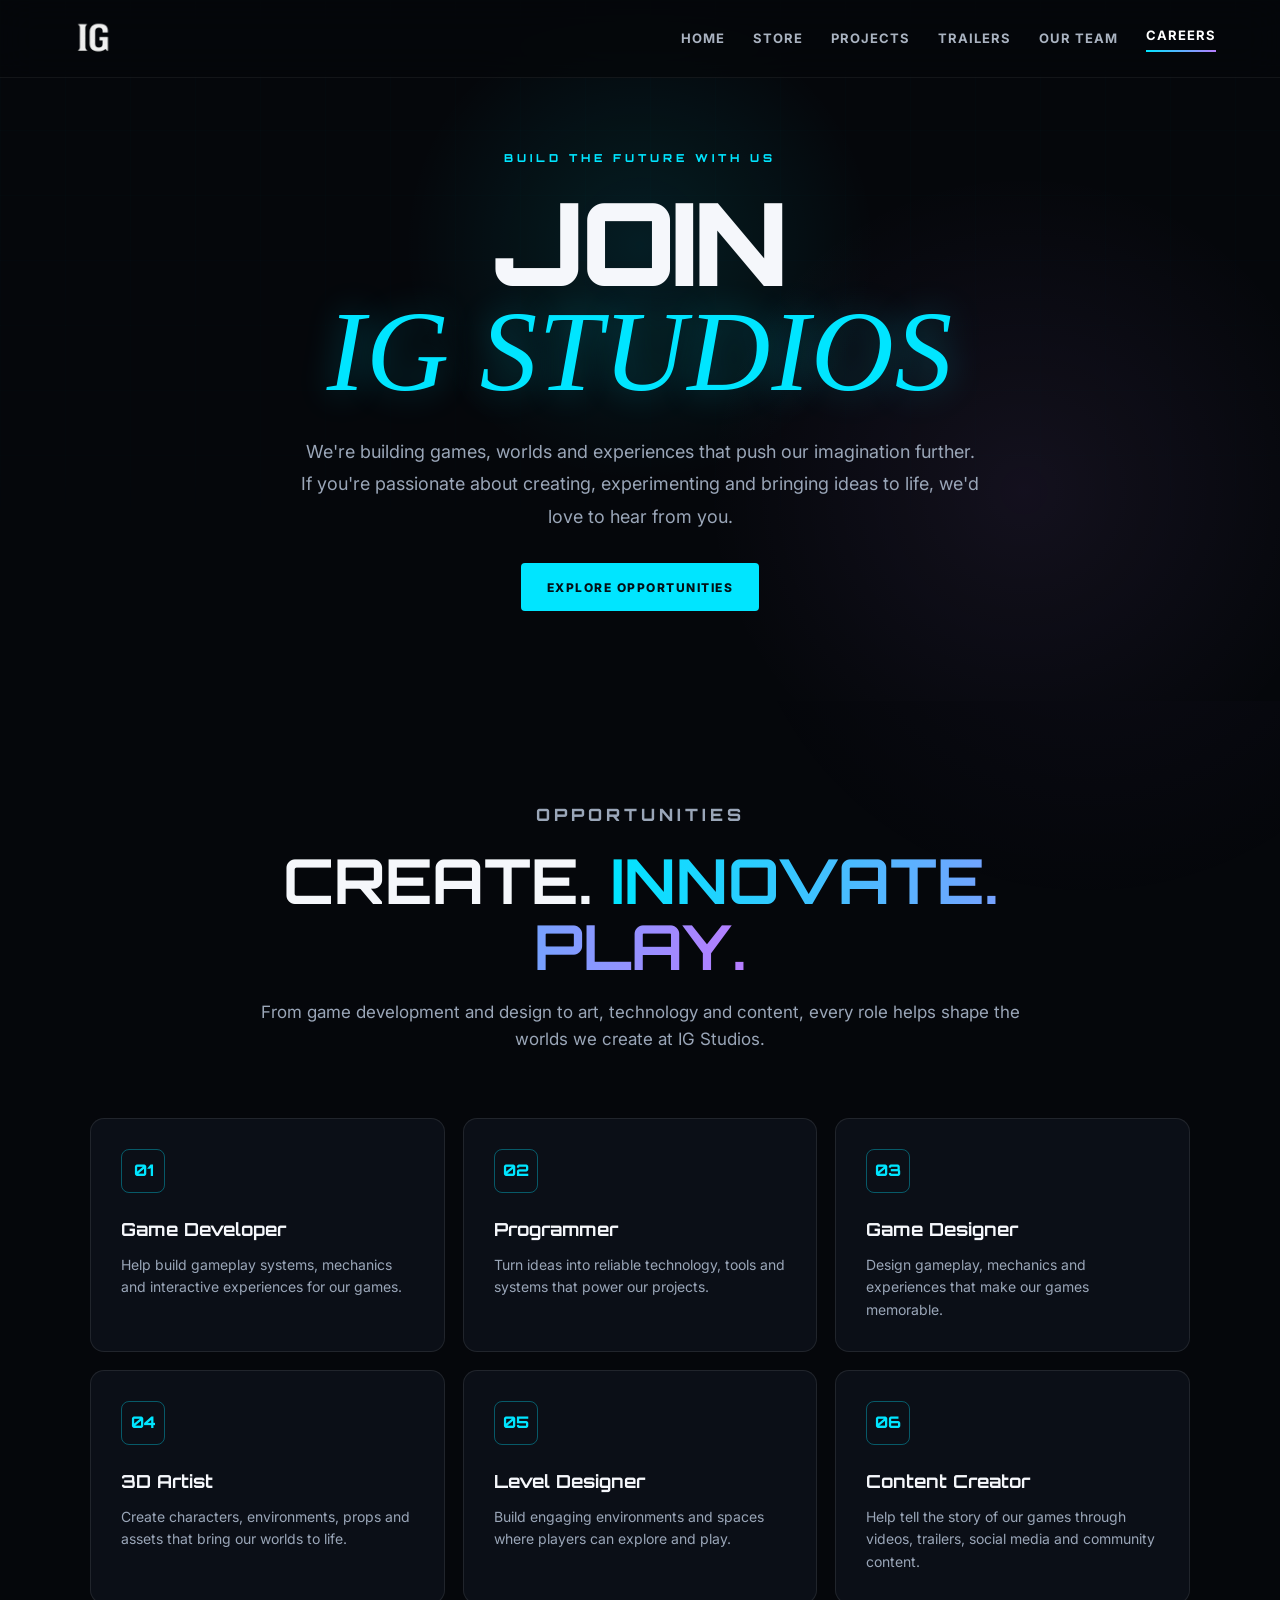
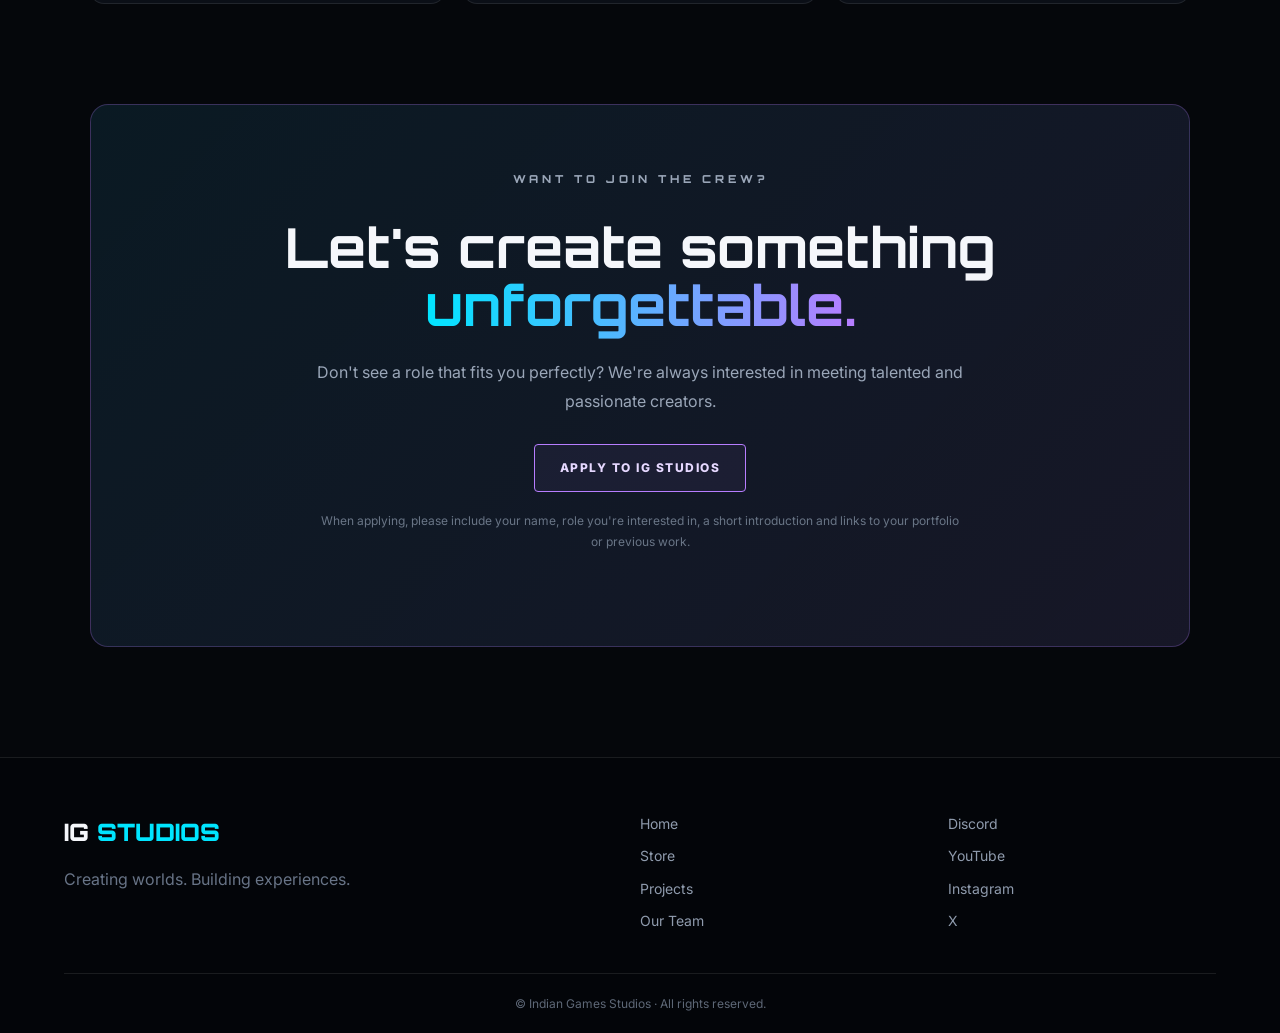
==== careers.html @ a75fc65f "Create careers.html with job listings and application info Added a new careers page with sections fo" ====
<!doctype html>
<html lang="en">
<head>
<meta charset="utf-8">
<meta name="viewport" content="width=device-width,initial-scale=1">
<title>Careers — IG Studios</title>
<meta name="description" content="Join IG Studios and help us create unforgettable games and interactive experiences.">
<link rel="icon" type="image/png" href="IG%20Studios%20new%20logo-fotor-bg-remover-20251111233028.png">
<link rel="stylesheet" href="styles.css">
<style>
.careers-hero{min-height:72vh;padding:150px 25px 90px;display:grid;place-items:center;text-align:center;position:relative;overflow:hidden;background:radial-gradient(circle at 50% 35%,rgba(0,229,255,.1),transparent 30%),radial-gradient(circle at 80% 70%,rgba(183,125,255,.08),transparent 28%),#05070b}
.careers-hero:before{content:"";position:absolute;inset:0;opacity:.18;background-image:linear-gradient(rgba(0,229,255,.08) 1px,transparent 1px),linear-gradient(90deg,rgba(0,229,255,.08) 1px,transparent 1px);background-size:65px 65px;mask-image:linear-gradient(to bottom,black,transparent)}
.careers-hero-content{max-width:900px;position:relative;z-index:2}
.careers-hero h1{font-family:Orbitron,sans-serif;font-size:clamp(52px,9vw,115px);line-height:.95;letter-spacing:-4px;margin:0;font-weight:900}
.careers-hero h1 span{display:block;color:var(--cyan);font-family:Georgia,serif;font-style:italic;font-weight:400;letter-spacing:1px;text-shadow:0 0 35px rgba(0,229,255,.3)}
.careers-hero p:not(.eyebrow){max-width:680px;margin:30px auto;color:var(--muted);font-size:18px;line-height:1.8}
.careers-section{padding:100px 25px}.careers-inner{max-width:1100px;margin:auto}.careers-intro{max-width:760px;margin:0 auto 65px;text-align:center}.careers-intro h2{margin-bottom:20px}.careers-intro p{color:var(--muted);font-size:17px}
.roles-grid{display:grid;grid-template-columns:repeat(3,1fr);gap:18px}.role-card{padding:30px;background:var(--surface);border:1px solid var(--line);border-radius:14px;transition:.3s var(--ease)}.role-card:hover{transform:translateY(-7px);border-color:rgba(0,229,255,.35);box-shadow:0 18px 45px rgba(0,0,0,.25)}
.role-icon{width:44px;height:44px;display:grid;place-items:center;border:1px solid rgba(0,229,255,.35);border-radius:8px;color:var(--cyan);font-family:Orbitron,sans-serif;font-weight:800;margin-bottom:22px}.role-card h3{margin:0 0 10px;font-size:18px}.role-card p{color:var(--muted);font-size:14px;margin:0}
.apply-section{padding:0 25px 110px}.apply-box{max-width:1100px;margin:auto;padding:65px;border-radius:18px;border:1px solid rgba(183,125,255,.25);background:linear-gradient(135deg,rgba(0,229,255,.05),rgba(183,125,255,.07)),var(--surface);text-align:center}.apply-box h2{font-size:clamp(32px,5vw,55px)}.apply-box p{max-width:650px;margin:0 auto 28px;color:var(--muted);line-height:1.8}.apply-note{margin-top:18px!important;font-size:12px;color:#697586!important}
@media(max-width:900px){.roles-grid{grid-template-columns:1fr 1fr}}@media(max-width:600px){.careers-section{padding:75px 18px}.apply-section{padding:0 18px 80px}.apply-box{padding:40px 25px}.roles-grid{grid-template-columns:1fr}}
</style>
</head>
<body class="page-careers">
<header class="site-header">
<a class="brand" href="index.html"><img src="IG%20Studios%20new%20logo-fotor-bg-remover-20251111233028.png" alt="IG Studios Logo"></a>
<button class="nav-toggle" aria-label="Open menu" aria-expanded="false">☰</button>
<nav class="nav">
<a href="index.html">Home</a><a href="store.html">Store</a><a href="projects.html">Projects</a><a href="trailers.html">Trailers</a><a href="Team.html">Our Team</a><a class="active" href="careers.html">Careers</a>
</nav>
</header>
<main>
<section class="careers-hero">
<div class="careers-hero-content reveal">
<p class="eyebrow cyan">BUILD THE FUTURE WITH US</p>
<h1>JOIN <span>IG STUDIOS</span></h1>
<p>We're building games, worlds and experiences that push our imagination further. If you're passionate about creating, experimenting and bringing ideas to life, we'd love to hear from you.</p>
<a class="btn primary" href="#open-roles">Explore Opportunities</a>
</div>
</section>
<section class="careers-section" id="open-roles">
<div class="careers-inner">
<div class="careers-intro reveal">
<p class="eyebrow purple">OPPORTUNITIES</p>
<h2>CREATE. <span class="gradient-text">INNOVATE. PLAY.</span></h2>
<p>From game development and design to art, technology and content, every role helps shape the worlds we create at IG Studios.</p>
</div>
<div class="roles-grid">
<article class="role-card reveal"><div class="role-icon">01</div><h3>Game Developer</h3><p>Help build gameplay systems, mechanics and interactive experiences for our games.</p></article>
<article class="role-card reveal delay-1"><div class="role-icon">02</div><h3>Programmer</h3><p>Turn ideas into reliable technology, tools and systems that power our projects.</p></article>
<article class="role-card reveal delay-2"><div class="role-icon">03</div><h3>Game Designer</h3><p>Design gameplay, mechanics and experiences that make our games memorable.</p></article>
<article class="role-card reveal"><div class="role-icon">04</div><h3>3D Artist</h3><p>Create characters, environments, props and assets that bring our worlds to life.</p></article>
<article class="role-card reveal delay-1"><div class="role-icon">05</div><h3>Level Designer</h3><p>Build engaging environments and spaces where players can explore and play.</p></article>
<article class="role-card reveal delay-2"><div class="role-icon">06</div><h3>Content Creator</h3><p>Help tell the story of our games through videos, trailers, social media and community content.</p></article>
</div>
</div>
</section>
<section class="apply-section">
<div class="apply-box reveal">
<p class="eyebrow cyan">WANT TO JOIN THE CREW?</p>
<h2>Let's create something <span class="gradient-text">unforgettable.</span></h2>
<p>Don't see a role that fits you perfectly? We're always interested in meeting talented and passionate creators.</p>
<a class="btn secondary" href="mailto:igstudiosofficial1@gmail.com?subject=IG%20Studios%20Career%20Application">Apply to IG Studios</a>
<p class="apply-note">When applying, please include your name, role you're interested in, a short introduction and links to your portfolio or previous work.</p>
</div>
</section>
</main>
<footer class="footer">
<div class="footer-top">
<div><div class="footer-brand">IG <span>STUDIOS</span></div><p>Creating worlds. Building experiences.</p></div>
<div class="footer-links"><a href="index.html">Home</a><a href="store.html">Store</a><a href="projects.html">Projects</a><a href="Team.html">Our Team</a></div>
<div class="community"><a href="https://discord.com/invite/p3XWBXGwjr" target="_blank" rel="noopener">Discord</a><a href="https://www.youtube.com/@VinitVGOfficial" target="_blank" rel="noopener">YouTube</a><a href="https://www.instagram.com/igstudios_official/" target="_blank" rel="noopener">Instagram</a><a href="https://x.com/IG_Studios1" target="_blank" rel="noopener">X</a></div>
</div>
<div class="footer-bottom">© Indian Games Studios · All rights reserved.</div>
</footer>
<script src="script.js"></script>
</body>
</html>
---- styles.css ----
@import url('https://fonts.googleapis.com/css2?family=Inter:wght@400;500;600;700;800&family=Orbitron:wght@500;600;700;800;900&display=swap');

:root{
  --bg:#05070b; --surface:#0b0f17; --surface2:#101622; --text:#f5f7fb; --muted:#9aa6b8;
  --cyan:#00e5ff; --purple:#b77dff; --line:rgba(255,255,255,.09);
  --max:1180px; --ease:cubic-bezier(.2,.8,.2,1);
}
*{box-sizing:border-box}
html{scroll-behavior:smooth}
body{margin:0;background:var(--bg);color:var(--text);font-family:Inter,Arial,sans-serif;line-height:1.6;overflow-x:hidden}
body:before{content:"";position:fixed;inset:0;pointer-events:none;z-index:-1;background:radial-gradient(circle at 15% 10%,rgba(0,229,255,.06),transparent 30%),radial-gradient(circle at 85% 60%,rgba(183,125,255,.05),transparent 30%)}
a{color:inherit}
.site-header{position:fixed;z-index:1000;top:0;left:0;right:0;height:78px;padding:0 5vw;display:flex;align-items:center;justify-content:space-between;background:rgba(5,7,11,.72);backdrop-filter:blur(18px);border-bottom:1px solid rgba(255,255,255,.06)}
.brand img{width:58px;height:58px;object-fit:contain;display:block}
.nav{display:flex;gap:28px;align-items:center}
.nav a{text-decoration:none;color:#aab3c1;font-size:13px;font-weight:700;letter-spacing:1px;text-transform:uppercase;transition:.25s}
.nav a:hover,.nav a.active{color:#fff}
.nav a.active:after{content:"";display:block;height:2px;margin-top:5px;background:linear-gradient(90deg,var(--cyan),var(--purple))}
.nav-toggle{display:none;background:none;border:0;color:#fff;font-size:26px}
.hero-full{min-height:100vh;position:relative;display:grid;place-items:center;overflow:hidden;background:linear-gradient(120deg,#06090e,#07131c 50%,#0d0716)}
.hero-grid{position:absolute;inset:0;opacity:.25;background-image:linear-gradient(rgba(0,229,255,.08) 1px,transparent 1px),linear-gradient(90deg,rgba(0,229,255,.08) 1px,transparent 1px);background-size:70px 70px;transform:perspective(500px) rotateX(60deg) scale(1.8);transform-origin:center bottom}
.hero-overlay{position:absolute;inset:0;background:radial-gradient(circle at center,transparent 10%,rgba(5,7,11,.25) 45%,rgba(5,7,11,.9) 100%)}
.hero-content{position:relative;z-index:2;text-align:center;max-width:1000px;padding:120px 25px 80px}
.eyebrow{font-family:Orbitron,sans-serif;font-size:11px;letter-spacing:4px;font-weight:800;text-transform:uppercase;margin:0 0 20px}
.cyan{color:var(--cyan)}.purple{color:var(--purple)}
.welcome-title,.page-hero h1,.project-single h1,.nexus-content h1{font-family:Orbitron,sans-serif;font-weight:900;line-height:.95;letter-spacing:-3px;margin:0}
.welcome-title{font-size:clamp(48px,8vw,110px)}
.welcome-title span,.page-hero h1 span,.project-single h1 span,.nexus-content h1 span{display:block;color:var(--cyan);font-family:Georgia,serif;font-style:italic;font-weight:400;letter-spacing:1px;text-shadow:0 0 35px rgba(0,229,255,.35)}
.welcome-subtitle{font-size:16px;letter-spacing:2px;color:#c7cddd;max-width:650px;margin:30px auto 35px}
.hero-ctas,.card-actions,.store-actions,.nexus-actions{display:flex;justify-content:center;gap:14px;flex-wrap:wrap}
.btn{display:inline-flex;align-items:center;justify-content:center;min-height:48px;padding:0 25px;border-radius:4px;text-decoration:none;text-transform:uppercase;letter-spacing:1.5px;font-size:12px;font-weight:800;cursor:pointer;border:1px solid transparent;transition:.3s var(--ease)}
.btn.primary{background:var(--cyan);color:#031016}.btn.primary:hover{background:#fff;transform:translateY(-3px);box-shadow:0 10px 30px rgba(0,229,255,.2)}
.btn.secondary{border-color:var(--purple);color:#e6d8ff;background:rgba(183,125,255,.06)}.btn.secondary:hover{background:var(--purple);color:#100718;transform:translateY(-3px)}
.btn.ghost{border-color:var(--line);background:rgba(255,255,255,.03);color:#fff}.btn.ghost:hover{border-color:var(--cyan);color:var(--cyan);transform:translateY(-3px)}
.btn.small{min-height:42px;padding:0 18px}
.scroll-cue{position:absolute;bottom:25px;left:50%;transform:translateX(-50%);font-size:10px;letter-spacing:3px;color:#6f7b8d}.scroll-cue span{color:var(--cyan);margin-left:8px}
.section{padding:110px 25px}.section-inner{max-width:var(--max);margin:auto}.two-col{display:grid;grid-template-columns:1fr 1fr;gap:80px;align-items:center}
h2{font-family:Orbitron,sans-serif;font-size:clamp(32px,5vw,62px);line-height:1.05;margin:0 0 25px}
h3{font-family:Orbitron,sans-serif}.lead{font-size:18px;color:var(--muted);line-height:1.9}.gradient-text{background:linear-gradient(90deg,var(--cyan),var(--purple));-webkit-background-clip:text;background-clip:text;color:transparent}
.text-link{color:var(--cyan);text-decoration:none;font-weight:700}.text-link:hover{text-decoration:underline}
.section-heading{text-align:center;max-width:760px;margin:0 auto 50px}.feature-card{display:grid;grid-template-columns:1.4fr 1fr;overflow:hidden;background:var(--surface);border:1px solid var(--line);border-radius:18px;box-shadow:0 30px 80px rgba(0,0,0,.3)}
.feature-card img{width:100%;height:100%;min-height:420px;object-fit:cover}.feature-card-content{padding:55px;display:flex;flex-direction:column;justify-content:center}.feature-card-content h3{font-size:42px;margin:10px 0}.feature-card-content p{color:var(--muted)}.status{display:inline-block;color:var(--cyan);font-size:10px;letter-spacing:3px;font-weight:800}
.contact-card{text-align:center;padding:70px;border:1px solid rgba(183,125,255,.2);border-radius:20px;background:linear-gradient(135deg,rgba(0,229,255,.04),rgba(183,125,255,.05))}
.contact-card p{color:var(--muted)}
.footer{padding:55px 5vw 20px;border-top:1px solid var(--line);background:#030509}.footer-top{max-width:var(--max);margin:auto;display:grid;grid-template-columns:2fr 1fr 1fr;gap:40px}.footer-brand{font-family:Orbitron;font-weight:900;font-size:24px}.footer-brand span{color:var(--cyan)}.footer p{color:#687487}.footer-links,.community{display:flex;flex-direction:column;gap:10px}.footer a{text-decoration:none;color:#8f9bad;font-size:14px}.footer a:hover{color:#fff}.footer-bottom{max-width:var(--max);margin:40px auto 0;padding-top:20px;border-top:1px solid var(--line);color:#5e6877;font-size:12px;text-align:center}
.page-hero{min-height:55vh;padding:170px 25px 90px;display:grid;place-items:center;text-align:center;background:radial-gradient(circle at 50% 30%,rgba(0,229,255,.09),transparent 45%)}
.page-hero h1{font-size:clamp(48px,8vw,100px)}.page-hero p:not(.eyebrow){color:var(--muted);font-size:18px}
.project-landing{min-height:100vh;position:relative;display:grid;place-items:center;text-align:center;overflow:hidden;background:radial-gradient(circle at 50% 45%,rgba(183,125,255,.12),transparent 35%),#06070c}
.project-single{max-width:850px;padding:140px 25px 90px;position:relative;z-index:2}.project-single h1{font-size:clamp(60px,11vw,150px)}.project-single>p:not(.eyebrow){max-width:620px;margin:35px auto;color:var(--muted);font-size:18px}
.ambient-orb{position:absolute;border-radius:50%;filter:blur(2px);opacity:.45;animation:float 8s ease-in-out infinite}.orb-one{width:260px;height:260px;background:rgba(0,229,255,.12);left:10%;top:25%}.orb-two{width:320px;height:320px;background:rgba(183,125,255,.1);right:8%;bottom:15%;animation-delay:-3s}
@keyframes float{50%{transform:translateY(-30px) translateX(20px)}}
.nexus-hero{min-height:100vh;display:grid;place-items:center;text-align:center;position:relative;overflow:hidden;background:radial-gradient(circle at center,rgba(0,229,255,.1),transparent 30%),#03070b}
.nexus-scanlines{position:absolute;inset:0;opacity:.08;background:repeating-linear-gradient(0deg,transparent 0 3px,#00e5ff 4px);pointer-events:none}
.nexus-content{position:relative;z-index:2;max-width:950px;padding:150px 25px 100px}.nexus-content h1{font-size:clamp(70px,12vw,170px)}.nexus-tagline{font-family:Orbitron;font-size:14px;letter-spacing:5px;color:#fff}.nexus-description{max-width:720px;margin:28px auto;color:var(--muted);font-size:17px;line-height:1.9}.download-note{font-size:11px;color:#657184;max-width:600px;margin:18px auto}.nexus-features-section{background:#070a10}.feature-grid{display:grid;grid-template-columns:repeat(3,1fr);gap:18px}.feature-card{padding:35px;background:var(--surface);border:1px solid var(--line);border-radius:14px}.feature-number{font-family:Orbitron;color:var(--cyan);font-size:12px}.feature-card p{color:var(--muted)}.status-panel{padding:30px;border:1px solid rgba(0,229,255,.18);border-radius:12px;background:rgba(0,229,255,.03)}.status-panel strong{display:block;font-family:Orbitron;font-size:22px;margin:10px 0}.status-panel p{color:var(--muted)}.status-dot{display:inline-block;width:8px;height:8px;border-radius:50%;background:#39ff88;box-shadow:0 0 12px #39ff88;margin-right:10px}
.store-card{display:grid;grid-template-columns:1.2fr 1fr;overflow:hidden;border-radius:18px;background:var(--surface);border:1px solid var(--line)}.store-image img{width:100%;height:100%;min-height:450px;object-fit:cover}.store-content{padding:55px;display:flex;flex-direction:column;justify-content:center}.store-content h2{font-size:42px}.store-content p{color:var(--muted);line-height:1.8}.store-actions{justify-content:flex-start;margin-top:20px}
.trailer-grid{display:grid;grid-template-columns:repeat(3,1fr);gap:20px}.video-card{background:var(--surface);border:1px solid var(--line);border-radius:14px;overflow:hidden}.video-card h3{padding:0 20px 20px}.video-frame{aspect-ratio:16/9;background:#000}.video-frame iframe{width:100%;height:100%;border:0}
.team-hero{background:radial-gradient(circle at 50% 30%,rgba(183,125,255,.1),transparent 45%)}.team-grid{display:grid;grid-template-columns:repeat(3,1fr);gap:20px}.member-card{padding:30px;text-align:center;background:var(--surface);border:1px solid var(--line);border-radius:15px;transition:.3s}.member-card:hover{transform:translateY(-8px);border-color:rgba(0,229,255,.35)}.member-card img{width:160px;height:160px;object-fit:cover;border-radius:50%;border:2px solid rgba(0,229,255,.5);padding:5px}.member-card p{color:var(--muted)}
.modal{display:none;position:fixed;inset:0;z-index:2000;background:rgba(0,0,0,.78);backdrop-filter:blur(10px);align-items:center;justify-content:center;padding:20px}.modal.open{display:flex}.modal-box{width:min(480px,100%);padding:40px;background:#0a0e15;border:1px solid var(--line);border-radius:18px;position:relative}.modal-box h2{font-size:32px}.modal-close{position:absolute;right:18px;top:12px;background:none;border:0;color:#fff;font-size:30px;cursor:pointer}.platform-link{display:flex;justify-content:space-between;padding:18px;margin-top:12px;border-radius:8px;text-decoration:none;font-weight:800}.gumroad{background:#ff90e8;color:#111}.indiedb{background:#e53935;color:#fff}
.reveal{opacity:0;transform:translateY(25px);transition:opacity .8s var(--ease),transform .8s var(--ease)}.reveal.visible{opacity:1;transform:none}.delay-1{transition-delay:.12s}.delay-2{transition-delay:.24s}
@media(max-width:900px){.nav{display:none;position:absolute;top:78px;left:0;right:0;padding:20px;background:rgba(5,7,11,.97);flex-direction:column;align-items:flex-start}.nav.open{display:flex}.nav-toggle{display:block}.two-col,.feature-card,.store-card{grid-template-columns:1fr}.feature-card img,.store-image img{min-height:260px}.feature-card-content,.store-content{padding:35px}.feature-grid,.trailer-grid,.team-grid{grid-template-columns:1fr 1fr}.footer-top{grid-template-columns:1fr 1fr}}
@media(max-width:600px){.section{padding:80px 18px}.welcome-title{font-size:46px}.feature-grid,.trailer-grid,.team-grid{grid-template-columns:1fr}.footer-top{grid-template-columns:1fr}.site-header{padding:0 18px}.nexus-content{padding-left:18px;padding-right:18px}}
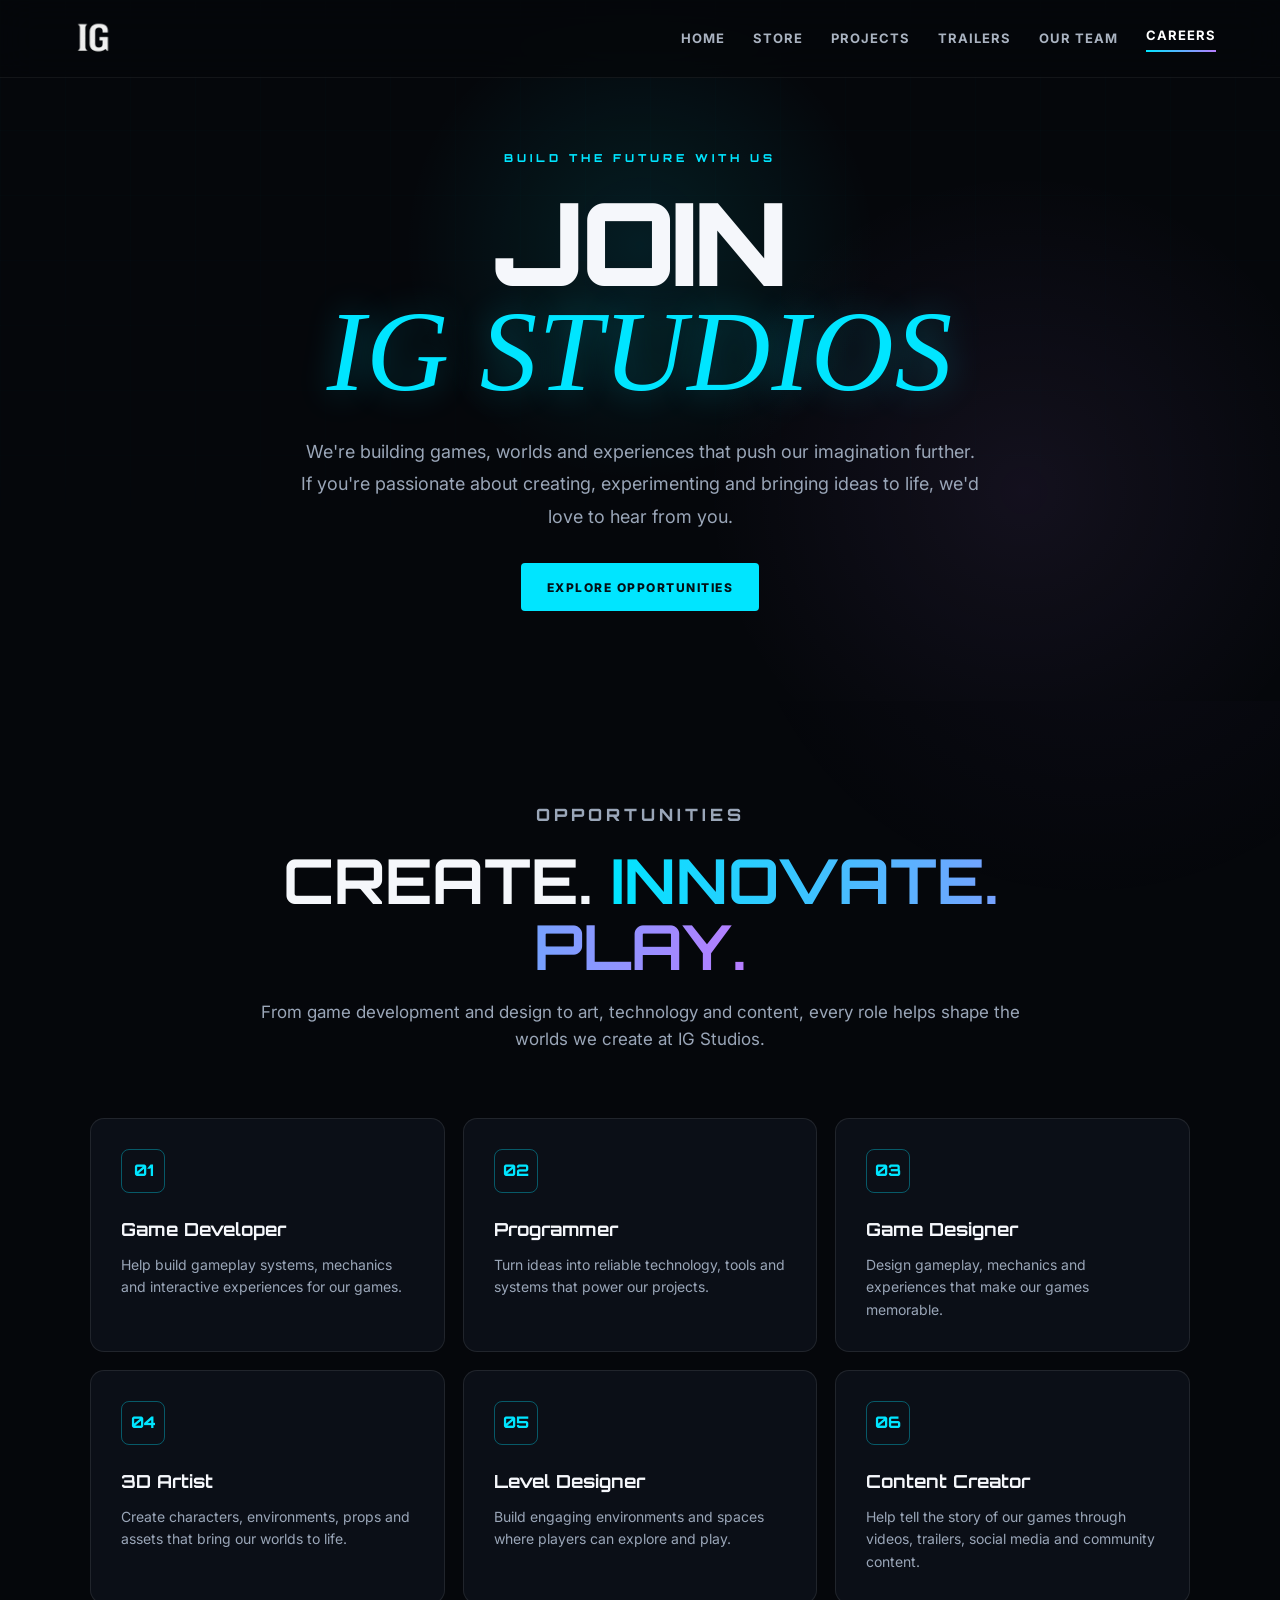
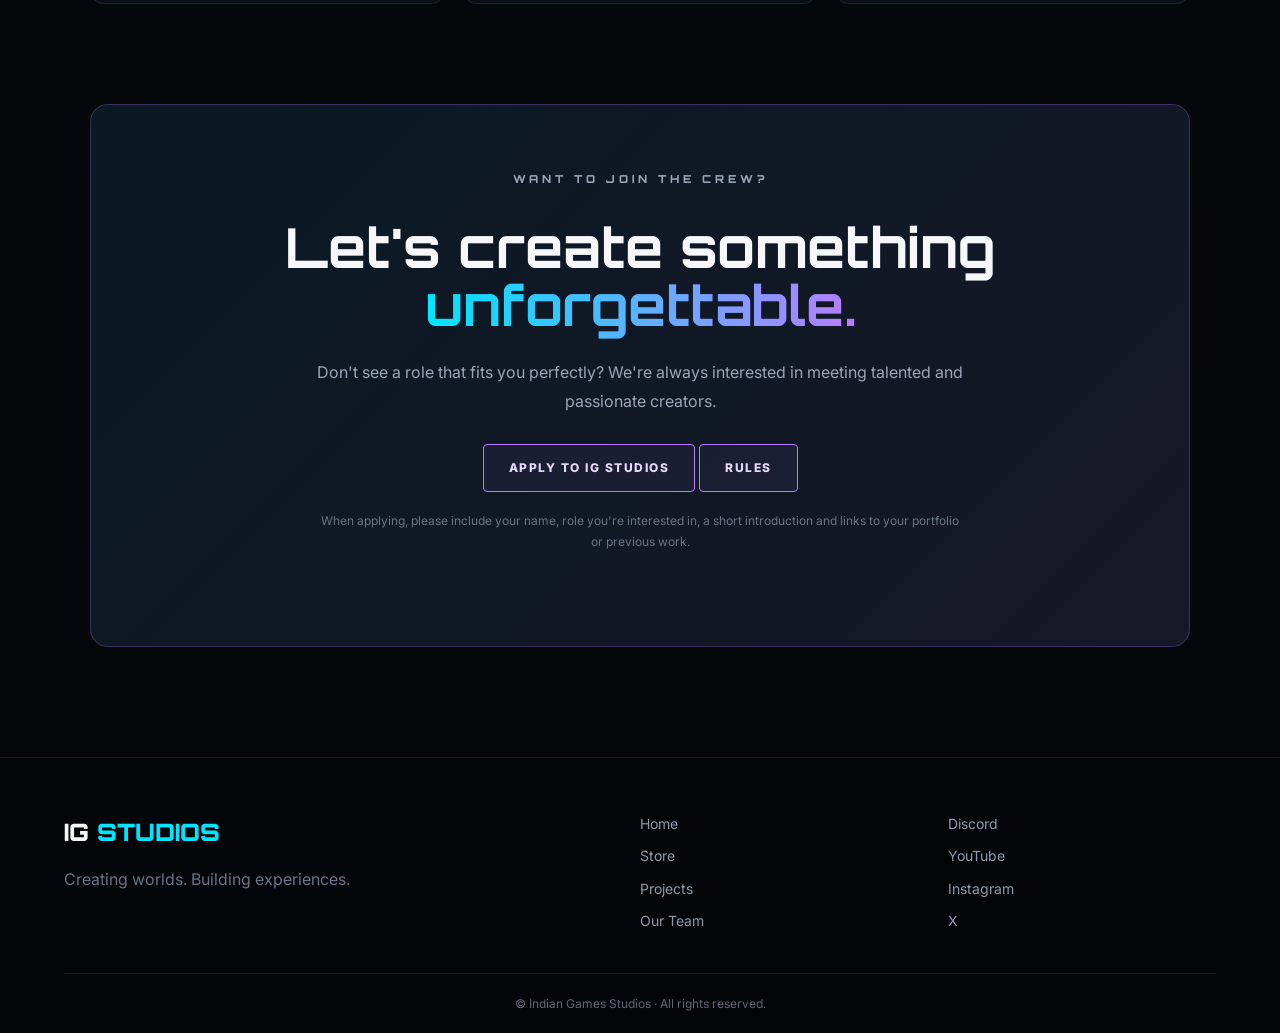
==== commit 29e3efc9: "Update careers.html" ====
--- a/careers.html
+++ b/careers.html
@@ -60,7 +60,7 @@
 <p class="eyebrow cyan">WANT TO JOIN THE CREW?</p>
 <h2>Let's create something <span class="gradient-text">unforgettable.</span></h2>
 <p>Don't see a role that fits you perfectly? We're always interested in meeting talented and passionate creators.</p>
-<a class="btn secondary" href="mailto:igstudiosofficial1@gmail.com?subject=IG%20Studios%20Career%20Application">Apply to IG Studios</a>
+<a class="btn secondary" href="mailto:igstudiosofficial1@gmail.com?subject=IG%20Studios%20Career%20Application">Apply to IG Studios</a> <a class="btn secondary" href="https://github.com/VinitProgrammer/IG-Studios-website/blob/VinitProgrammer-patch-1/%F0%9F%8E%AE%20IG%20STUDIOS%20%E2%80%94%20TEAM%20JOINING%20POLICY.txt">Rules</a>
 <p class="apply-note">When applying, please include your name, role you're interested in, a short introduction and links to your portfolio or previous work.</p>
 </div>
 </section>
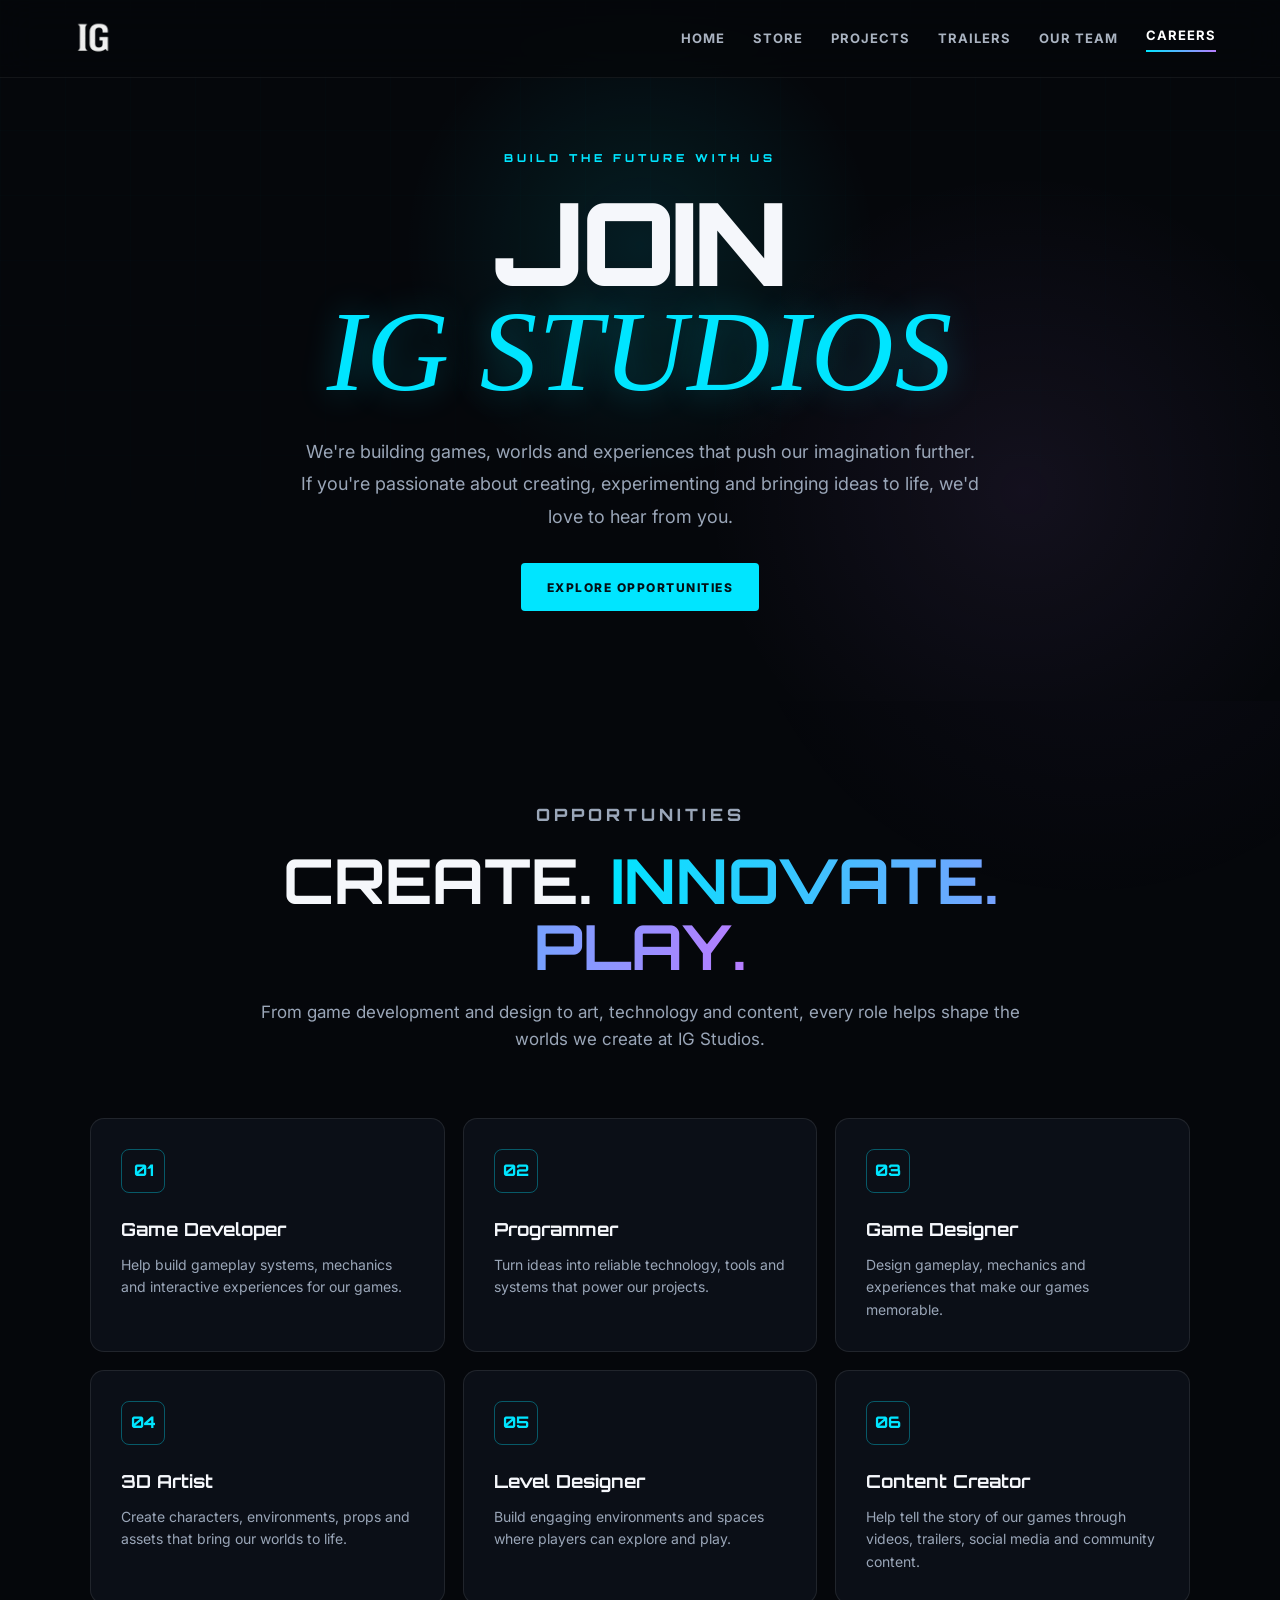
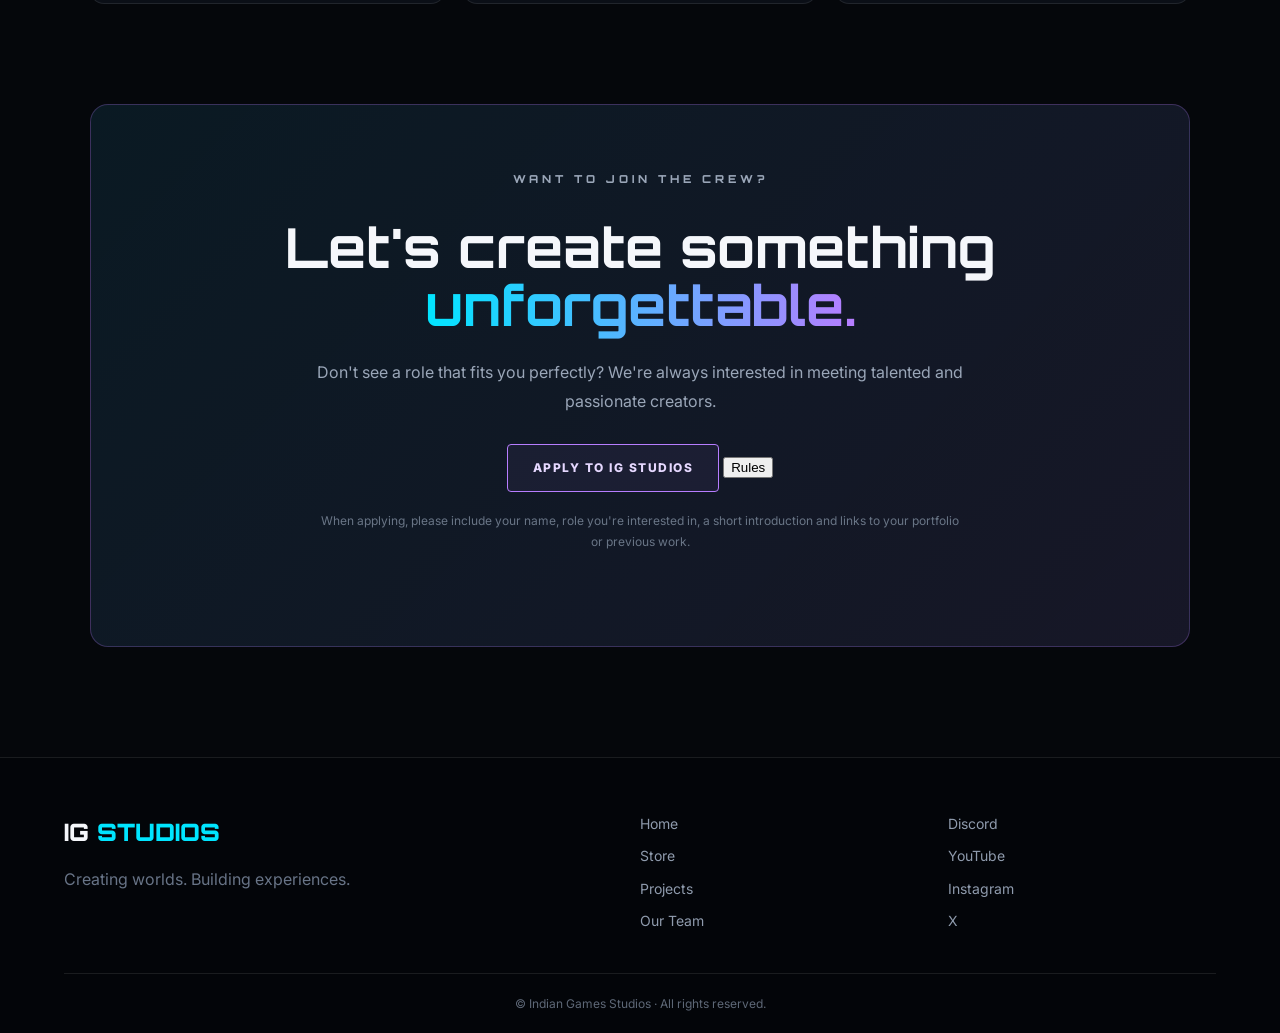
==== commit b891dc2d: "Update careers.html" ====
--- a/careers.html
+++ b/careers.html
@@ -60,7 +60,10 @@
 <p class="eyebrow cyan">WANT TO JOIN THE CREW?</p>
 <h2>Let's create something <span class="gradient-text">unforgettable.</span></h2>
 <p>Don't see a role that fits you perfectly? We're always interested in meeting talented and passionate creators.</p>
-<a class="btn secondary" href="mailto:igstudiosofficial1@gmail.com?subject=IG%20Studios%20Career%20Application">Apply to IG Studios</a> <a class="btn secondary" href="https://github.com/VinitProgrammer/IG-Studios-website/blob/VinitProgrammer-patch-1/%F0%9F%8E%AE%20IG%20STUDIOS%20%E2%80%94%20TEAM%20JOINING%20POLICY.txt">Rules</a>
+<a class="btn secondary" href="mailto:igstudiosofficial1@gmail.com?subject=IG%20Studios%20Career%20Application">Apply to IG Studios</a> <a href="https://github.com/VinitProgrammer/IG-Studios-website/blob/VinitProgrammer-patch-1/%F0%9F%8E%AE%20IG%20STUDIOS%20%E2%80%94%20TEAM%20JOINING%20POLICY.txt" download="IG STUDIOS — TEAM JOINING POLICY.txt">
+  <button type="button">Rules</button>
+</a>
+
 <p class="apply-note">When applying, please include your name, role you're interested in, a short introduction and links to your portfolio or previous work.</p>
 </div>
 </section>
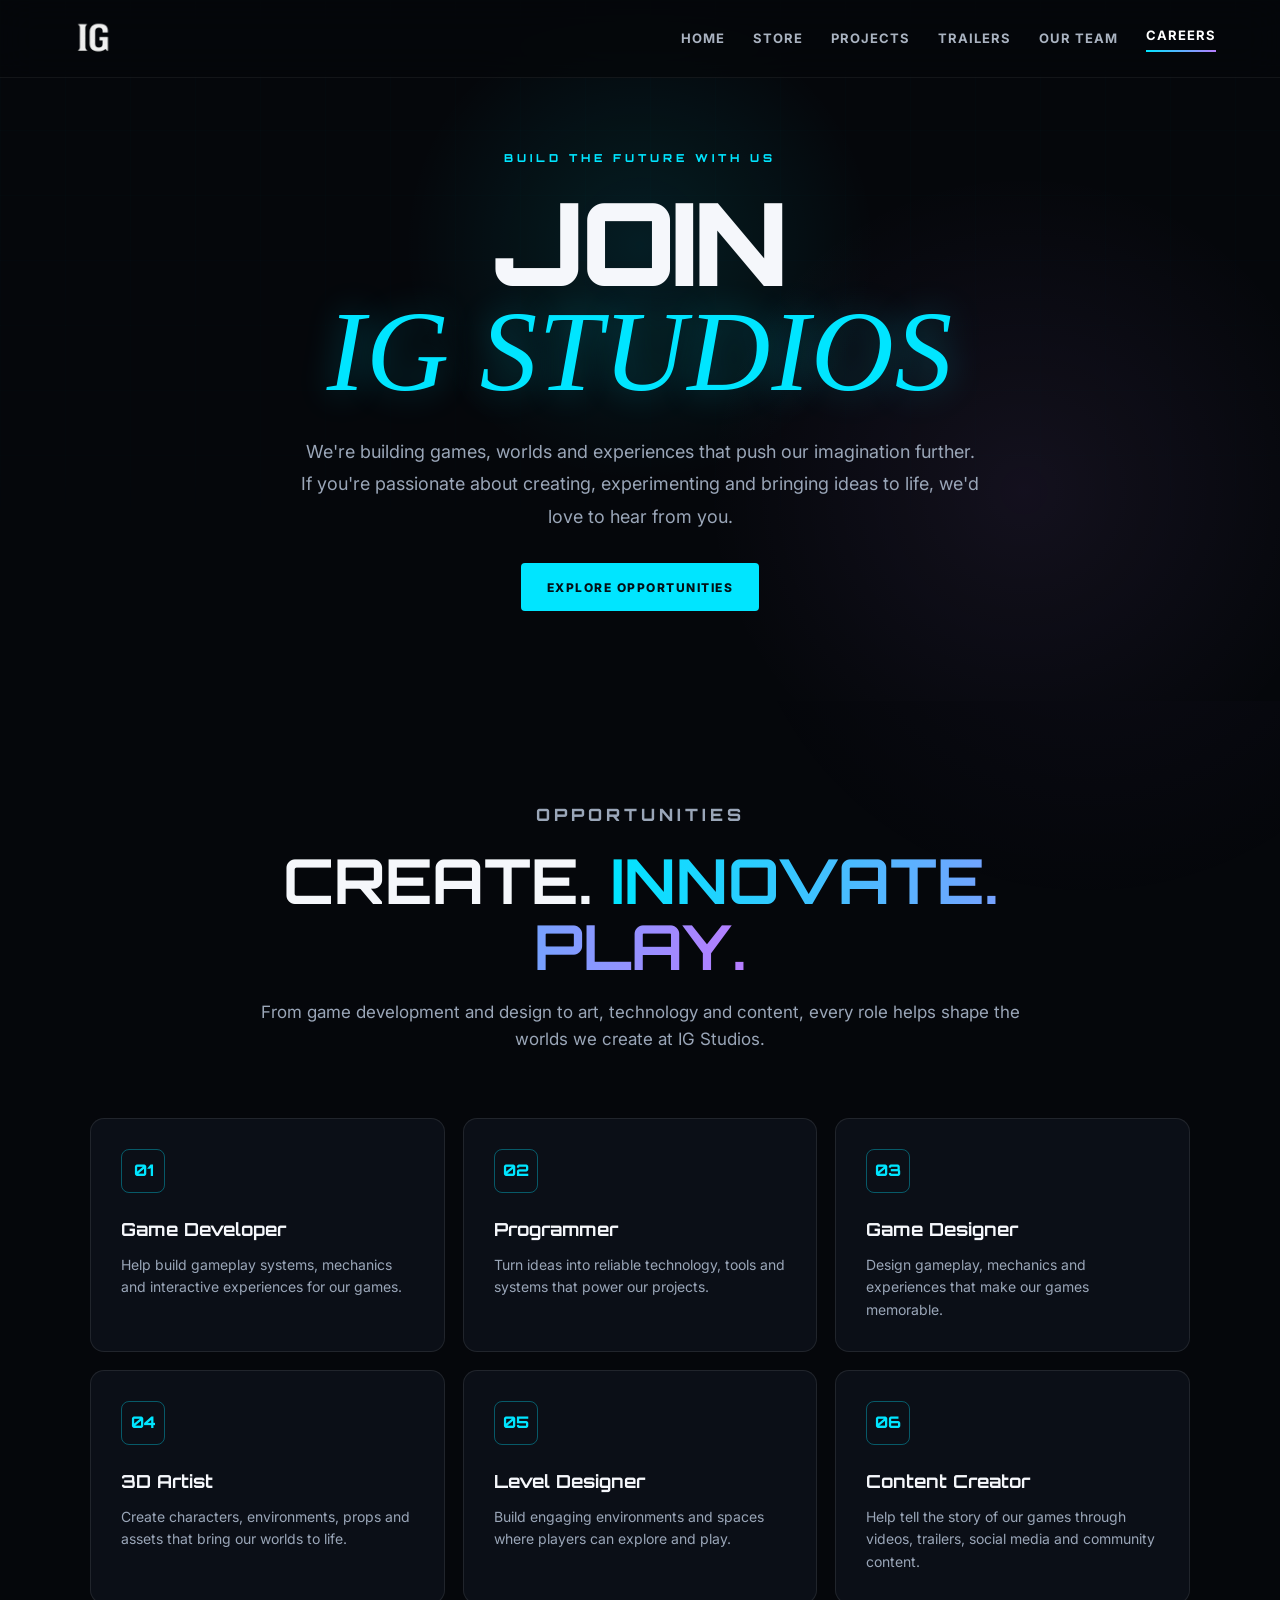
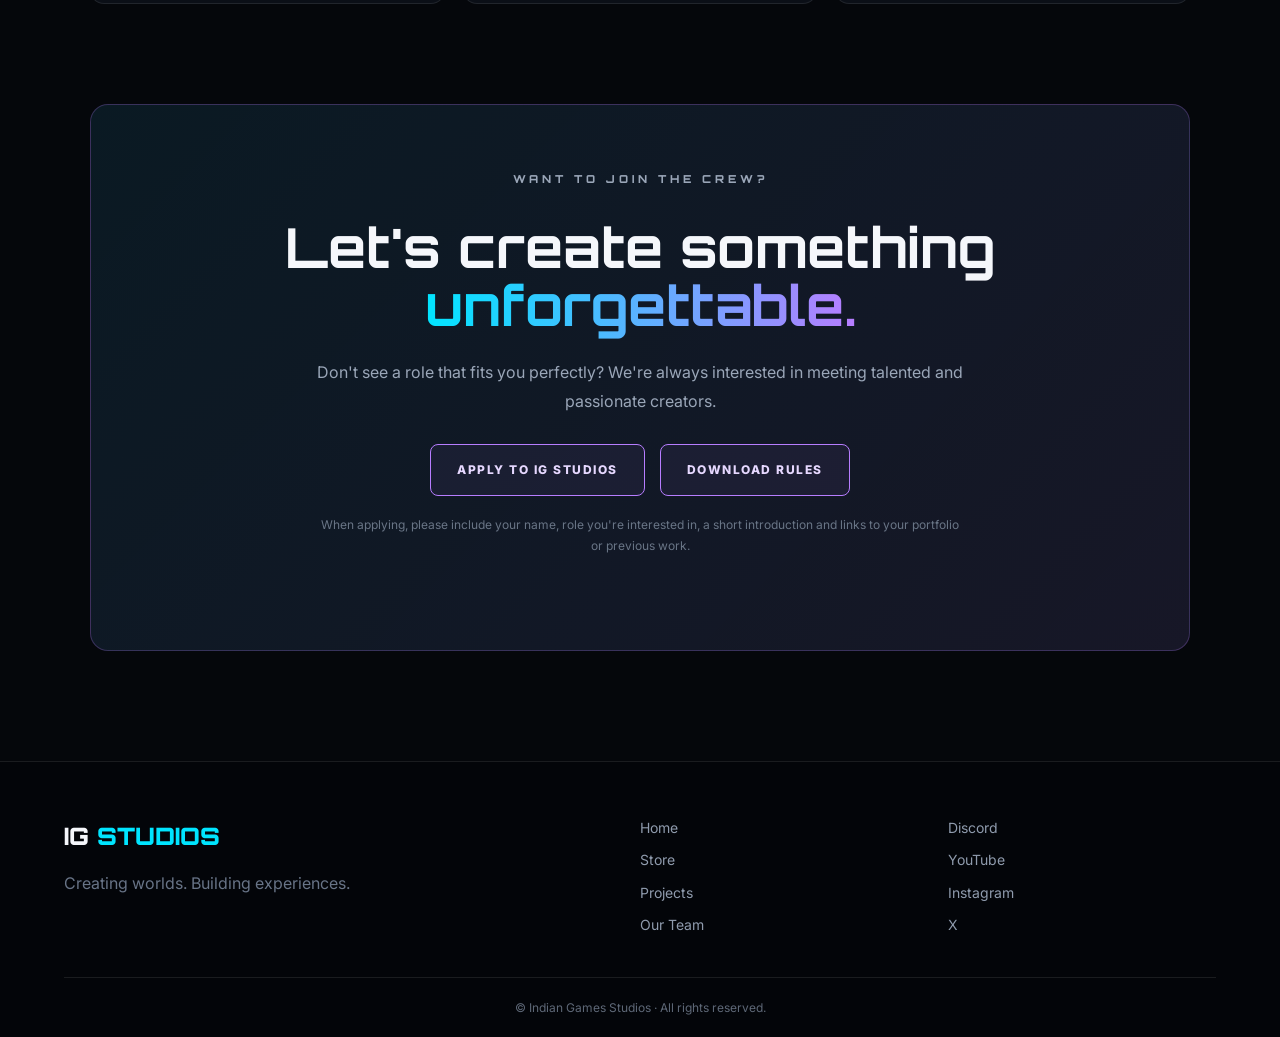
==== commit 03105195: "Update careers.html" ====
--- a/careers.html
+++ b/careers.html
@@ -3,79 +3,654 @@
 <head>
 <meta charset="utf-8">
 <meta name="viewport" content="width=device-width,initial-scale=1">
+
 <title>Careers — IG Studios</title>
+
 <meta name="description" content="Join IG Studios and help us create unforgettable games and interactive experiences.">
+
 <link rel="icon" type="image/png" href="IG%20Studios%20new%20logo-fotor-bg-remover-20251111233028.png">
+
 <link rel="stylesheet" href="styles.css">
+
 <style>
-.careers-hero{min-height:72vh;padding:150px 25px 90px;display:grid;place-items:center;text-align:center;position:relative;overflow:hidden;background:radial-gradient(circle at 50% 35%,rgba(0,229,255,.1),transparent 30%),radial-gradient(circle at 80% 70%,rgba(183,125,255,.08),transparent 28%),#05070b}
-.careers-hero:before{content:"";position:absolute;inset:0;opacity:.18;background-image:linear-gradient(rgba(0,229,255,.08) 1px,transparent 1px),linear-gradient(90deg,rgba(0,229,255,.08) 1px,transparent 1px);background-size:65px 65px;mask-image:linear-gradient(to bottom,black,transparent)}
-.careers-hero-content{max-width:900px;position:relative;z-index:2}
-.careers-hero h1{font-family:Orbitron,sans-serif;font-size:clamp(52px,9vw,115px);line-height:.95;letter-spacing:-4px;margin:0;font-weight:900}
-.careers-hero h1 span{display:block;color:var(--cyan);font-family:Georgia,serif;font-style:italic;font-weight:400;letter-spacing:1px;text-shadow:0 0 35px rgba(0,229,255,.3)}
-.careers-hero p:not(.eyebrow){max-width:680px;margin:30px auto;color:var(--muted);font-size:18px;line-height:1.8}
-.careers-section{padding:100px 25px}.careers-inner{max-width:1100px;margin:auto}.careers-intro{max-width:760px;margin:0 auto 65px;text-align:center}.careers-intro h2{margin-bottom:20px}.careers-intro p{color:var(--muted);font-size:17px}
-.roles-grid{display:grid;grid-template-columns:repeat(3,1fr);gap:18px}.role-card{padding:30px;background:var(--surface);border:1px solid var(--line);border-radius:14px;transition:.3s var(--ease)}.role-card:hover{transform:translateY(-7px);border-color:rgba(0,229,255,.35);box-shadow:0 18px 45px rgba(0,0,0,.25)}
-.role-icon{width:44px;height:44px;display:grid;place-items:center;border:1px solid rgba(0,229,255,.35);border-radius:8px;color:var(--cyan);font-family:Orbitron,sans-serif;font-weight:800;margin-bottom:22px}.role-card h3{margin:0 0 10px;font-size:18px}.role-card p{color:var(--muted);font-size:14px;margin:0}
-.apply-section{padding:0 25px 110px}.apply-box{max-width:1100px;margin:auto;padding:65px;border-radius:18px;border:1px solid rgba(183,125,255,.25);background:linear-gradient(135deg,rgba(0,229,255,.05),rgba(183,125,255,.07)),var(--surface);text-align:center}.apply-box h2{font-size:clamp(32px,5vw,55px)}.apply-box p{max-width:650px;margin:0 auto 28px;color:var(--muted);line-height:1.8}.apply-note{margin-top:18px!important;font-size:12px;color:#697586!important}
-@media(max-width:900px){.roles-grid{grid-template-columns:1fr 1fr}}@media(max-width:600px){.careers-section{padding:75px 18px}.apply-section{padding:0 18px 80px}.apply-box{padding:40px 25px}.roles-grid{grid-template-columns:1fr}}
+
+.careers-hero{
+  min-height:72vh;
+  padding:150px 25px 90px;
+  display:grid;
+  place-items:center;
+  text-align:center;
+  position:relative;
+  overflow:hidden;
+  background:
+    radial-gradient(circle at 50% 35%,rgba(0,229,255,.1),transparent 30%),
+    radial-gradient(circle at 80% 70%,rgba(183,125,255,.08),transparent 28%),
+    #05070b;
+}
+
+.careers-hero:before{
+  content:"";
+  position:absolute;
+  inset:0;
+  opacity:.18;
+  background-image:
+    linear-gradient(rgba(0,229,255,.08) 1px,transparent 1px),
+    linear-gradient(90deg,rgba(0,229,255,.08) 1px,transparent 1px);
+  background-size:65px 65px;
+  mask-image:linear-gradient(to bottom,black,transparent);
+}
+
+.careers-hero-content{
+  max-width:900px;
+  position:relative;
+  z-index:2;
+}
+
+.careers-hero h1{
+  font-family:Orbitron,sans-serif;
+  font-size:clamp(52px,9vw,115px);
+  line-height:.95;
+  letter-spacing:-4px;
+  margin:0;
+  font-weight:900;
+}
+
+.careers-hero h1 span{
+  display:block;
+  color:var(--cyan);
+  font-family:Georgia,serif;
+  font-style:italic;
+  font-weight:400;
+  letter-spacing:1px;
+  text-shadow:0 0 35px rgba(0,229,255,.3);
+}
+
+.careers-hero p:not(.eyebrow){
+  max-width:680px;
+  margin:30px auto;
+  color:var(--muted);
+  font-size:18px;
+  line-height:1.8;
+}
+
+.careers-section{
+  padding:100px 25px;
+}
+
+.careers-inner{
+  max-width:1100px;
+  margin:auto;
+}
+
+.careers-intro{
+  max-width:760px;
+  margin:0 auto 65px;
+  text-align:center;
+}
+
+.careers-intro h2{
+  margin-bottom:20px;
+}
+
+.careers-intro p{
+  color:var(--muted);
+  font-size:17px;
+}
+
+.roles-grid{
+  display:grid;
+  grid-template-columns:repeat(3,1fr);
+  gap:18px;
+}
+
+.role-card{
+  padding:30px;
+  background:var(--surface);
+  border:1px solid var(--line);
+  border-radius:14px;
+  transition:.3s var(--ease);
+}
+
+.role-card:hover{
+  transform:translateY(-7px);
+  border-color:rgba(0,229,255,.35);
+  box-shadow:0 18px 45px rgba(0,0,0,.25);
+}
+
+.role-icon{
+  width:44px;
+  height:44px;
+  display:grid;
+  place-items:center;
+  border:1px solid rgba(0,229,255,.35);
+  border-radius:8px;
+  color:var(--cyan);
+  font-family:Orbitron,sans-serif;
+  font-weight:800;
+  margin-bottom:22px;
+}
+
+.role-card h3{
+  margin:0 0 10px;
+  font-size:18px;
+}
+
+.role-card p{
+  color:var(--muted);
+  font-size:14px;
+  margin:0;
+}
+
+.apply-section{
+  padding:0 25px 110px;
+}
+
+.apply-box{
+  max-width:1100px;
+  margin:auto;
+  padding:65px;
+  border-radius:18px;
+  border:1px solid rgba(183,125,255,.25);
+  background:
+    linear-gradient(135deg,rgba(0,229,255,.05),rgba(183,125,255,.07)),
+    var(--surface);
+  text-align:center;
+}
+
+.apply-box h2{
+  font-size:clamp(32px,5vw,55px);
+}
+
+.apply-box p{
+  max-width:650px;
+  margin:0 auto 28px;
+  color:var(--muted);
+  line-height:1.8;
+}
+
+/* BOTH BUTTONS HAVE THE SAME STYLE */
+
+.apply-buttons{
+  display:flex;
+  justify-content:center;
+  align-items:center;
+  gap:15px;
+  flex-wrap:wrap;
+  margin-top:25px;
+}
+
+.apply-buttons .btn{
+  display:inline-flex;
+  align-items:center;
+  justify-content:center;
+  min-height:52px;
+  padding:14px 26px;
+  border-radius:8px;
+  text-decoration:none;
+  cursor:pointer;
+}
+
+.apply-note{
+  margin-top:18px!important;
+  font-size:12px;
+  color:#697586!important;
+}
+
+@media(max-width:900px){
+
+  .roles-grid{
+    grid-template-columns:1fr 1fr;
+  }
+
+}
+
+@media(max-width:600px){
+
+  .careers-section{
+    padding:75px 18px;
+  }
+
+  .apply-section{
+    padding:0 18px 80px;
+  }
+
+  .apply-box{
+    padding:40px 25px;
+  }
+
+  .roles-grid{
+    grid-template-columns:1fr;
+  }
+
+  .apply-buttons{
+    flex-direction:column;
+  }
+
+  .apply-buttons .btn{
+    width:100%;
+  }
+
+}
+
 </style>
 </head>
+
+
 <body class="page-careers">
+
+
+<!-- HEADER -->
+
 <header class="site-header">
-<a class="brand" href="index.html"><img src="IG%20Studios%20new%20logo-fotor-bg-remover-20251111233028.png" alt="IG Studios Logo"></a>
-<button class="nav-toggle" aria-label="Open menu" aria-expanded="false">☰</button>
+
+<a class="brand" href="index.html">
+<img
+src="IG%20Studios%20new%20logo-fotor-bg-remover-20251111233028.png"
+alt="IG Studios Logo">
+</a>
+
+<button
+class="nav-toggle"
+aria-label="Open menu"
+aria-expanded="false">
+☰
+</button>
+
 <nav class="nav">
-<a href="index.html">Home</a><a href="store.html">Store</a><a href="projects.html">Projects</a><a href="trailers.html">Trailers</a><a href="Team.html">Our Team</a><a class="active" href="careers.html">Careers</a>
+
+<a href="index.html">Home</a>
+
+<a href="store.html">Store</a>
+
+<a href="projects.html">Projects</a>
+
+<a href="trailers.html">Trailers</a>
+
+<a href="Team.html">Our Team</a>
+
+<a class="active" href="careers.html">Careers</a>
+
 </nav>
+
 </header>
+
+
+<!-- MAIN CONTENT -->
+
 <main>
+
+
+<!-- HERO -->
+
 <section class="careers-hero">
+
 <div class="careers-hero-content reveal">
-<p class="eyebrow cyan">BUILD THE FUTURE WITH US</p>
-<h1>JOIN <span>IG STUDIOS</span></h1>
-<p>We're building games, worlds and experiences that push our imagination further. If you're passionate about creating, experimenting and bringing ideas to life, we'd love to hear from you.</p>
-<a class="btn primary" href="#open-roles">Explore Opportunities</a>
-</div>
+
+<p class="eyebrow cyan">
+BUILD THE FUTURE WITH US
+</p>
+
+<h1>
+JOIN
+<span>IG STUDIOS</span>
+</h1>
+
+<p>
+We're building games, worlds and experiences that push our imagination further.
+If you're passionate about creating, experimenting and bringing ideas to life,
+we'd love to hear from you.
+</p>
+
+<a class="btn primary" href="#open-roles">
+Explore Opportunities
+</a>
+
+</div>
+
 </section>
-<section class="careers-section" id="open-roles">
+
+
+
+<!-- OPPORTUNITIES -->
+
+<section
+class="careers-section"
+id="open-roles">
+
 <div class="careers-inner">
+
+
 <div class="careers-intro reveal">
-<p class="eyebrow purple">OPPORTUNITIES</p>
-<h2>CREATE. <span class="gradient-text">INNOVATE. PLAY.</span></h2>
-<p>From game development and design to art, technology and content, every role helps shape the worlds we create at IG Studios.</p>
-</div>
+
+<p class="eyebrow purple">
+OPPORTUNITIES
+</p>
+
+<h2>
+CREATE.
+<span class="gradient-text">INNOVATE. PLAY.</span>
+</h2>
+
+<p>
+From game development and design to art, technology and content,
+every role helps shape the worlds we create at IG Studios.
+</p>
+
+</div>
+
+
+
+<!-- ROLES -->
+
 <div class="roles-grid">
-<article class="role-card reveal"><div class="role-icon">01</div><h3>Game Developer</h3><p>Help build gameplay systems, mechanics and interactive experiences for our games.</p></article>
-<article class="role-card reveal delay-1"><div class="role-icon">02</div><h3>Programmer</h3><p>Turn ideas into reliable technology, tools and systems that power our projects.</p></article>
-<article class="role-card reveal delay-2"><div class="role-icon">03</div><h3>Game Designer</h3><p>Design gameplay, mechanics and experiences that make our games memorable.</p></article>
-<article class="role-card reveal"><div class="role-icon">04</div><h3>3D Artist</h3><p>Create characters, environments, props and assets that bring our worlds to life.</p></article>
-<article class="role-card reveal delay-1"><div class="role-icon">05</div><h3>Level Designer</h3><p>Build engaging environments and spaces where players can explore and play.</p></article>
-<article class="role-card reveal delay-2"><div class="role-icon">06</div><h3>Content Creator</h3><p>Help tell the story of our games through videos, trailers, social media and community content.</p></article>
-</div>
-</div>
+
+
+<article class="role-card reveal">
+
+<div class="role-icon">
+01
+</div>
+
+<h3>
+Game Developer
+</h3>
+
+<p>
+Help build gameplay systems, mechanics and interactive experiences
+for our games.
+</p>
+
+</article>
+
+
+
+<article class="role-card reveal delay-1">
+
+<div class="role-icon">
+02
+</div>
+
+<h3>
+Programmer
+</h3>
+
+<p>
+Turn ideas into reliable technology, tools and systems that power
+our projects.
+</p>
+
+</article>
+
+
+
+<article class="role-card reveal delay-2">
+
+<div class="role-icon">
+03
+</div>
+
+<h3>
+Game Designer
+</h3>
+
+<p>
+Design gameplay, mechanics and experiences that make our games
+memorable.
+</p>
+
+</article>
+
+
+
+<article class="role-card reveal">
+
+<div class="role-icon">
+04
+</div>
+
+<h3>
+3D Artist
+</h3>
+
+<p>
+Create characters, environments, props and assets that bring
+our worlds to life.
+</p>
+
+</article>
+
+
+
+<article class="role-card reveal delay-1">
+
+<div class="role-icon">
+05
+</div>
+
+<h3>
+Level Designer
+</h3>
+
+<p>
+Build engaging environments and spaces where players can
+explore and play.
+</p>
+
+</article>
+
+
+
+<article class="role-card reveal delay-2">
+
+<div class="role-icon">
+06
+</div>
+
+<h3>
+Content Creator
+</h3>
+
+<p>
+Help tell the story of our games through videos, trailers,
+social media and community content.
+</p>
+
+</article>
+
+
+</div>
+
+</div>
+
 </section>
+
+
+
+<!-- APPLY -->
+
 <section class="apply-section">
+
 <div class="apply-box reveal">
-<p class="eyebrow cyan">WANT TO JOIN THE CREW?</p>
-<h2>Let's create something <span class="gradient-text">unforgettable.</span></h2>
-<p>Don't see a role that fits you perfectly? We're always interested in meeting talented and passionate creators.</p>
-<a class="btn secondary" href="mailto:igstudiosofficial1@gmail.com?subject=IG%20Studios%20Career%20Application">Apply to IG Studios</a> <a href="https://github.com/VinitProgrammer/IG-Studios-website/blob/VinitProgrammer-patch-1/%F0%9F%8E%AE%20IG%20STUDIOS%20%E2%80%94%20TEAM%20JOINING%20POLICY.txt" download="IG STUDIOS — TEAM JOINING POLICY.txt">
-  <button type="button">Rules</button>
-</a>
-
-<p class="apply-note">When applying, please include your name, role you're interested in, a short introduction and links to your portfolio or previous work.</p>
-</div>
+
+
+<p class="eyebrow cyan">
+WANT TO JOIN THE CREW?
+</p>
+
+
+<h2>
+Let's create something
+<span class="gradient-text">
+unforgettable.
+</span>
+</h2>
+
+
+<p>
+Don't see a role that fits you perfectly?
+We're always interested in meeting talented and passionate creators.
+</p>
+
+
+
+<!-- BUTTONS -->
+
+<div class="apply-buttons">
+
+
+<!-- APPLY BUTTON -->
+
+<a
+class="btn secondary"
+href="mailto:igstudiosofficial1@gmail.com?subject=IG%20Studios%20Career%20Application">
+
+Apply to IG Studios
+
+</a>
+
+
+
+<!-- DOWNLOAD RULES BUTTON -->
+
+<a
+class="btn secondary"
+href="IG%20STUDIOS%20—%20TEAM%20JOINING%20POLICY.txt"
+download="IG STUDIOS — TEAM JOINING POLICY.txt">
+
+Download Rules
+
+</a>
+
+
+</div>
+
+
+
+<p class="apply-note">
+
+When applying, please include your name,
+role you're interested in, a short introduction
+and links to your portfolio or previous work.
+
+</p>
+
+
+</div>
+
 </section>
+
+
 </main>
+
+
+
+<!-- FOOTER -->
+
 <footer class="footer">
+
+
 <div class="footer-top">
-<div><div class="footer-brand">IG <span>STUDIOS</span></div><p>Creating worlds. Building experiences.</p></div>
-<div class="footer-links"><a href="index.html">Home</a><a href="store.html">Store</a><a href="projects.html">Projects</a><a href="Team.html">Our Team</a></div>
-<div class="community"><a href="https://discord.com/invite/p3XWBXGwjr" target="_blank" rel="noopener">Discord</a><a href="https://www.youtube.com/@VinitVGOfficial" target="_blank" rel="noopener">YouTube</a><a href="https://www.instagram.com/igstudios_official/" target="_blank" rel="noopener">Instagram</a><a href="https://x.com/IG_Studios1" target="_blank" rel="noopener">X</a></div>
-</div>
-<div class="footer-bottom">© Indian Games Studios · All rights reserved.</div>
+
+
+<div>
+
+<div class="footer-brand">
+IG <span>STUDIOS</span>
+</div>
+
+<p>
+Creating worlds. Building experiences.
+</p>
+
+</div>
+
+
+
+<div class="footer-links">
+
+<a href="index.html">
+Home
+</a>
+
+<a href="store.html">
+Store
+</a>
+
+<a href="projects.html">
+Projects
+</a>
+
+<a href="Team.html">
+Our Team
+</a>
+
+</div>
+
+
+
+<div class="community">
+
+<a
+href="https://discord.com/invite/p3XWBXGwjr"
+target="_blank"
+rel="noopener">
+
+Discord
+
+</a>
+
+
+<a
+href="https://www.youtube.com/@VinitVGOfficial"
+target="_blank"
+rel="noopener">
+
+YouTube
+
+</a>
+
+
+<a
+href="https://www.instagram.com/igstudios_official/"
+target="_blank"
+rel="noopener">
+
+Instagram
+
+</a>
+
+
+<a
+href="https://x.com/IG_Studios1"
+target="_blank"
+rel="noopener">
+
+X
+
+</a>
+
+</div>
+
+
+</div>
+
+
+
+<div class="footer-bottom">
+
+© Indian Games Studios · All rights reserved.
+
+</div>
+
+
 </footer>
+
+
+
+<!-- EXISTING SCRIPT -->
+
 <script src="script.js"></script>
+
+
 </body>
 </html>
